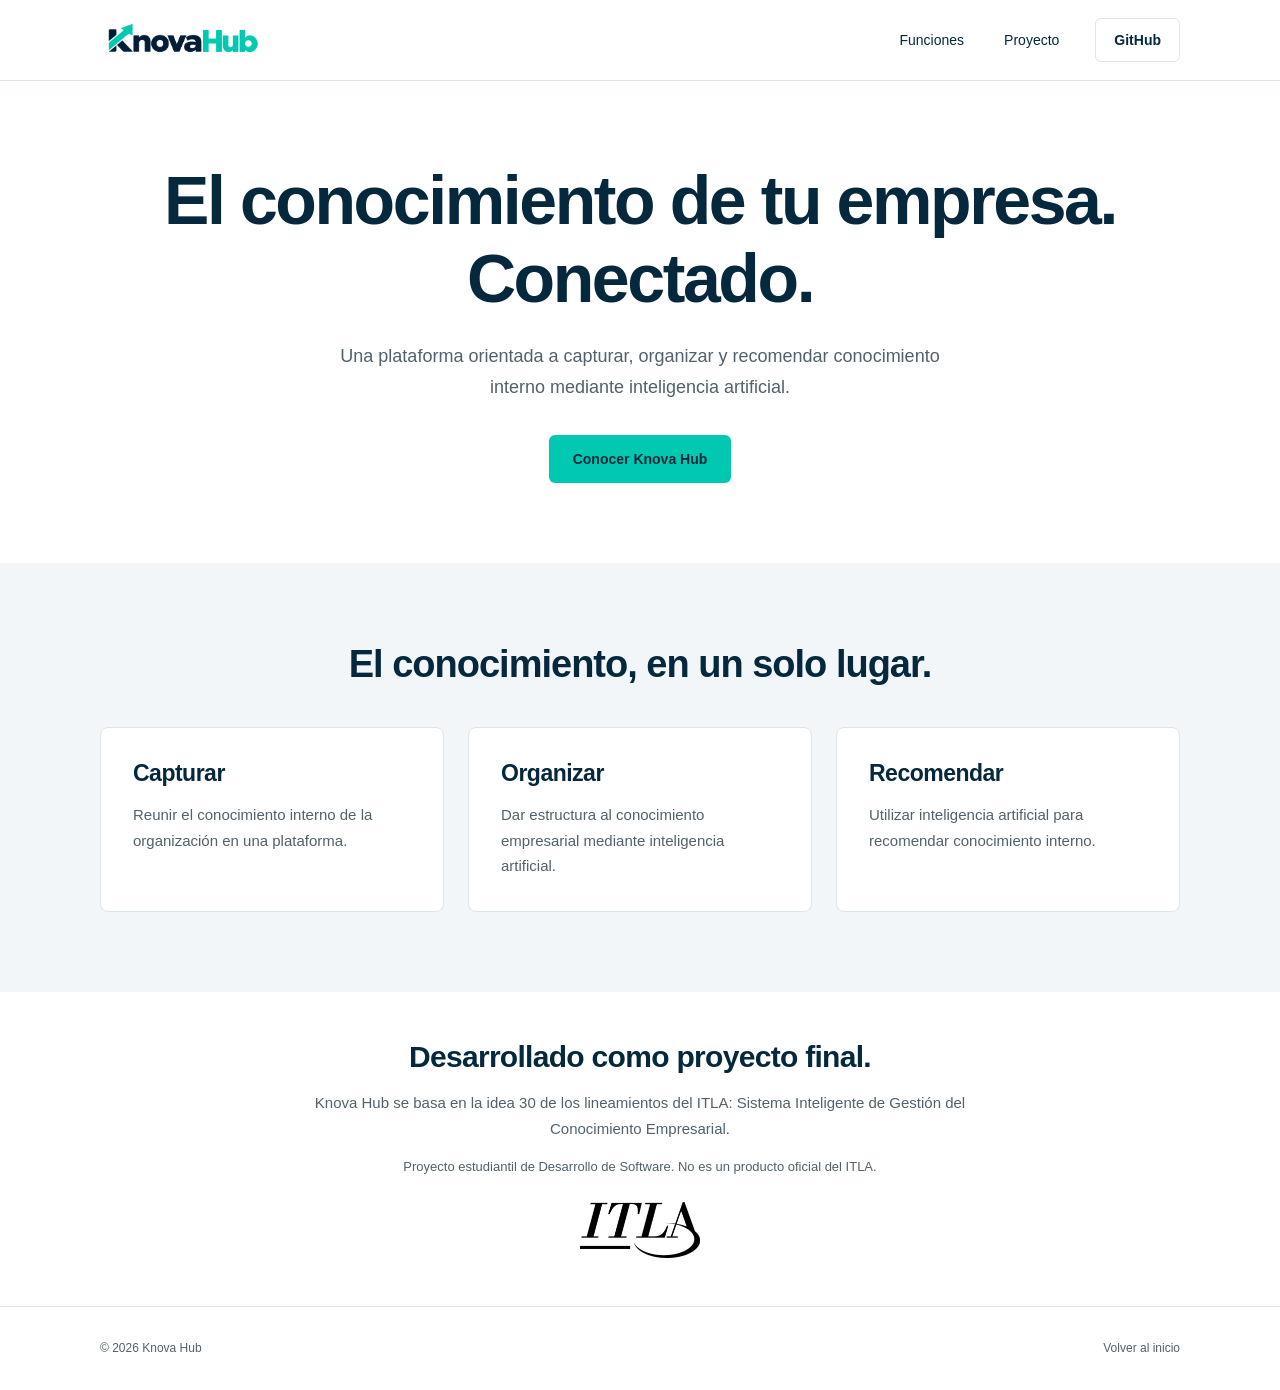
==== Client-Js/home/index.html @ 3838913a "feat(client-js): restructure frontend modules and fix asset paths" ====
<!DOCTYPE html>
<html lang="es">

<head>
    <meta charset="UTF-8">
    <meta name="viewport" content="width=device-width, initial-scale=1.0">

    <meta name="description"
        content="Knova Hub: gestión del conocimiento empresarial con inteligencia artificial. Proyecto Final de Desarrollo de Software del ITLA.">

    <title>Knova Hub — Conocimiento conectado</title>


    <link rel="stylesheet" href="./css/styles.css">
    <script src="./js/script.js" defer></script>
</head>

<body>
    <a class="skip-link" href="#contenido">Saltar al contenido</a>

    <!-- Navegación principal -->
    <header class="site-header">
        <nav class="container navigation" aria-label="Navegación principal">
            <a class="brand" href="#inicio" aria-label="Knova Hub — Inicio">
                <img src="../assets/logo.png" alt="Knova Hub" width="180" height="72">
            </a>

            <div class="navigation-links">
                <a href="#funciones">Funciones</a>
                <a href="#proyecto">Proyecto</a>
                <a href="https://github.com/emaaadev/knova_hub">
                    GitHub
                </a>
            </div>
        </nav>
    </header>

    <main id="contenido">
        <!-- Presentación -->
        <section class="hero" id="inicio" aria-labelledby="hero-title">
            <div class="container">
                <h1 id="hero-title">
                    El conocimiento de tu empresa.
                    <span>Conectado.</span>
                </h1>

                <p class="hero-description">
                    Una plataforma orientada a capturar, organizar y
                    recomendar conocimiento interno mediante
                    inteligencia artificial.
                </p>

                <a class="button" href="#funciones">
                    Conocer Knova Hub
                </a>
            </div>
        </section>

        <!-- Funciones centrales -->
        <section class="features" id="funciones" aria-labelledby="features-title">
            <div class="container">
                <h2 id="features-title">
                    El conocimiento, en un solo lugar.
                </h2>

                <div class="feature-list">
                    <article class="feature">
                        <h3>Capturar</h3>
                        <p>
                            Reunir el conocimiento interno de la
                            organización en una plataforma.
                        </p>
                    </article>

                    <article class="feature">
                        <h3>Organizar</h3>
                        <p>
                            Dar estructura al conocimiento empresarial
                            mediante inteligencia artificial.
                        </p>
                    </article>

                    <article class="feature">
                        <h3>Recomendar</h3>
                        <p>
                            Utilizar inteligencia artificial para
                            recomendar conocimiento interno.
                        </p>
                    </article>
                </div>
            </div>
        </section>

        <!-- Contexto académico -->
        <section class="project" id="proyecto" aria-labelledby="project-title">
            <div class="container project-content">
                <h2 id="project-title">
                    Desarrollado como proyecto final.
                </h2>

                <p class="project-description">
                    Knova Hub se basa en la idea 30 de los lineamientos
                    del ITLA: Sistema Inteligente de Gestión del
                    Conocimiento Empresarial.
                </p>

                <p class="project-note">
                    Proyecto estudiantil de Desarrollo de Software.
                    No es un producto oficial del ITLA.
                </p>

                <a class="institution-logo" href="https://itla.edu.do/" aria-label="Visitar el sitio oficial del ITLA">
                    <img src="../assets/itla-logo.png" alt="Instituto Tecnológico de Las Américas" width="130" height="61"
                        loading="lazy">
                </a>
            </div>
        </section>
    </main>

    <!-- Footer -->
    <footer class="site-footer">
        <div class="container footer-content">
            <p>© <span id="current-year">2026</span> Knova Hub</p>
            <a href="#inicio">Volver al inicio</a>
        </div>
    </footer>
</body>

</html>
---- Client-Js/home/css/styles.css ----
/* =========================
   01. COLORES Y BASE
========================= */

:root {
    --white: #ffffff;
    --section-background: #f3f6f8;
    --heading: #06283d;
    --text: #52616b;
    --border: #dee6ea;
    --brand: #01c8b0;
    --brand-hover: #00b49e;
    --focus: #007f70;
}

* {
    box-sizing: border-box;
}

html {
    scroll-behavior: smooth;
    scroll-padding-top: 100px;
}

body {
    margin: 0;
    background: var(--white);
    color: var(--text);
    font-family: -apple-system, BlinkMacSystemFont, "Segoe UI", Arial, sans-serif;
    line-height: 1.6;
}

h1,
h2,
h3,
p {
    margin: 0;
}

h1,
h2,
h3 {
    color: var(--heading);
    font-weight: 700;
    line-height: 1.15;
}

a {
    color: inherit;
    text-decoration: none;
}

a:hover {
    text-decoration: underline;
    text-underline-offset: 4px;
}

a:focus-visible {
    outline: 3px solid var(--focus);
    outline-offset: 4px;
}

img {
    display: block;
    max-width: 100%;
    height: auto;
}

.container {
    width: min(1080px, calc(100% - 48px));
    margin-inline: auto;
}

/* Acceso al contenido mediante teclado. */
.skip-link {
    position: fixed;
    top: -100px;
    left: 20px;
    z-index: 200;
    padding: 12px 16px;
    background: var(--heading);
    color: var(--white);
    border-radius: 5px;
}

.skip-link:focus {
    top: 12px;
}


/* =========================
   02. NAVEGACIÓN
========================= */

.site-header {
    position: sticky;
    top: 0;
    z-index: 100;
    background: var(--white);
    border-bottom: 1px solid var(--border);
}

.navigation {
    display: flex;
    align-items: center;
    justify-content: space-between;
    min-height: 80px;
    gap: 24px;
}

.brand {
    display: block;
    flex-shrink: 0;
}

.brand img {
    width: 165px;
}

.navigation-links {
    display: flex;
    align-items: center;
    gap: 8px;
    color: var(--heading);
    font-size: 14px;
    font-weight: 500;
}

.navigation-links a {
    display: inline-flex;
    align-items: center;
    justify-content: center;
    min-height: 44px;
    padding: 10px 16px;
    border-radius: 6px;
    transition: background-color 0.2s ease;
}

.navigation-links a:hover {
    background: var(--section-background);
    text-decoration: none;
}

/* Destacar GitHub sin añadir clases al HTML actual. */
.navigation-links a[href="https://github.com/emaaadev/knova_hub"] {
    margin-left: 12px;
    padding: 9px 18px;
    border: 1px solid var(--border);
    font-weight: 600;
}


/* =========================
   03. PRESENTACIÓN
========================= */

.hero {
    padding-block: 80px;
    text-align: center;
}

.hero h1 {
    max-width: 960px;
    margin-inline: auto;
    font-size: clamp(38px, 5.6vw, 68px);
    letter-spacing: -2.4px;
}

.hero h1 span {
    display: block;
}

.hero-description {
    max-width: 600px;
    margin: 24px auto 32px;
    font-size: 18px;
    line-height: 1.7;
}

.button {
    display: inline-block;
    padding: 13px 24px;
    background: var(--brand);
    color: var(--heading);
    border-radius: 6px;
    font-size: 14px;
    font-weight: 600;
    transition: background-color 0.2s ease;
}

.button:hover {
    background: var(--brand-hover);
    text-decoration: none;
}


/* =========================
   04. FUNCIONES Y TARJETAS
========================= */

.features {
    padding-block: 80px;
    background: var(--section-background);
}

.features h2 {
    max-width: 680px;
    margin-inline: auto;
    text-align: center;
    font-size: clamp(28px, 3.2vw, 38px);
    letter-spacing: -1px;
}

.feature-list {
    display: grid;
    grid-template-columns: repeat(3, minmax(0, 1fr));
    gap: 24px;
    margin-top: 40px;
}

.feature {
    padding: 32px;
    background: var(--white);
    border: 1px solid var(--border);
    border-radius: 8px;
    transition:
        transform 0.2s ease,
        box-shadow 0.2s ease;
}

.feature h3 {
    margin-bottom: 16px;
    font-size: 23px;
    letter-spacing: -0.5px;
}

.feature p {
    font-size: 15px;
    line-height: 1.7;
}

@media (hover: hover) and (pointer: fine) {
    .feature:hover {
        transform: translateY(-3px);
        box-shadow: 0 8px 20px rgb(6 40 61 / 7%);
    }
}

/* Aparición activada desde JavaScript. */
@keyframes reveal-card {
    from {
        opacity: 0;
        transform: translateY(16px);
    }

    to {
        opacity: 1;
        transform: translateY(0);
    }
}

.feature.is-revealing {
    animation: reveal-card 500ms ease both;
}

.feature.is-revealing:nth-child(2) {
    animation-delay: 100ms;
}

.feature.is-revealing:nth-child(3) {
    animation-delay: 200ms;
}


/* =========================
   05. PROYECTO ACADÉMICO
========================= */

.project {
    padding-block: 48px;
    text-align: center;
}

.project-content {
    max-width: 720px;
}

.project h2 {
    margin-bottom: 16px;
    font-size: clamp(24px, 2.8vw, 30px);
    letter-spacing: -0.7px;
}

.project-description {
    font-size: 15px;
    line-height: 1.7;
}

.project-note {
    margin-top: 16px;
    font-size: 13px;
}

.institution-logo {
    display: block;
    width: fit-content;
    margin: 24px auto 0;
}

.institution-logo img {
    width: 120px;

    /* Hace legible el PNG blanco actual sobre el fondo claro. */
    filter: brightness(0);
}


/* =========================
   06. FOOTER
========================= */

.site-footer {
    border-top: 1px solid var(--border);
}

.footer-content {
    display: flex;
    align-items: center;
    justify-content: space-between;
    gap: 24px;
    padding-block: 24px;
    font-size: 12px;
}

.footer-content a {
    padding-block: 8px;
}


/* =========================
   07. TABLET Y MÓVIL
========================= */

@media (max-width: 760px) {
    .feature-list {
        grid-template-columns: 1fr;
        max-width: 540px;
        margin-inline: auto;
        gap: 16px;
    }

    .hero,
    .features {
        padding-block: 64px;
    }
}

@media (max-width: 540px) {
    html {
        scroll-padding-top: 150px;
    }

    .container {
        width: calc(100% - 40px);
    }

    .navigation {
        flex-direction: column;
        justify-content: center;
        gap: 0;
        padding-block: 6px 12px;
    }

    .brand img {
        width: 140px;
    }

    .navigation-links {
        justify-content: center;
        flex-wrap: wrap;
        gap: 4px;
        font-size: 13px;
    }

    .navigation-links a {
        padding-inline: 12px;
    }

    .navigation-links a[href="https://github.com/emaaadev/knova_hub"] {
        margin-left: 4px;
        padding-inline: 14px;
    }

    .hero,
    .features {
        padding-block: 48px;
    }

    .hero h1 {
        font-size: clamp(34px, 9vw, 46px);
        letter-spacing: -1.4px;
    }

    .hero-description {
        margin-block: 24px;
        font-size: 16px;
    }

    .feature-list {
        margin-top: 32px;
    }

    .feature {
        padding: 24px;
    }

    .feature h3 {
        font-size: 21px;
    }

    .project {
        padding-block: 40px;
    }

    .institution-logo img {
        width: 110px;
    }

    .footer-content {
        flex-wrap: wrap;
        gap: 12px;
    }
}


/* =========================
   08. MOVIMIENTO REDUCIDO
========================= */

@media (prefers-reduced-motion: reduce) {
    html {
        scroll-behavior: auto;
    }

    .feature,
    .button,
    .navigation-links a {
        transition: none;
    }

    .feature:hover {
        transform: none;
    }

    .feature.is-revealing {
        animation: none;
    }
}
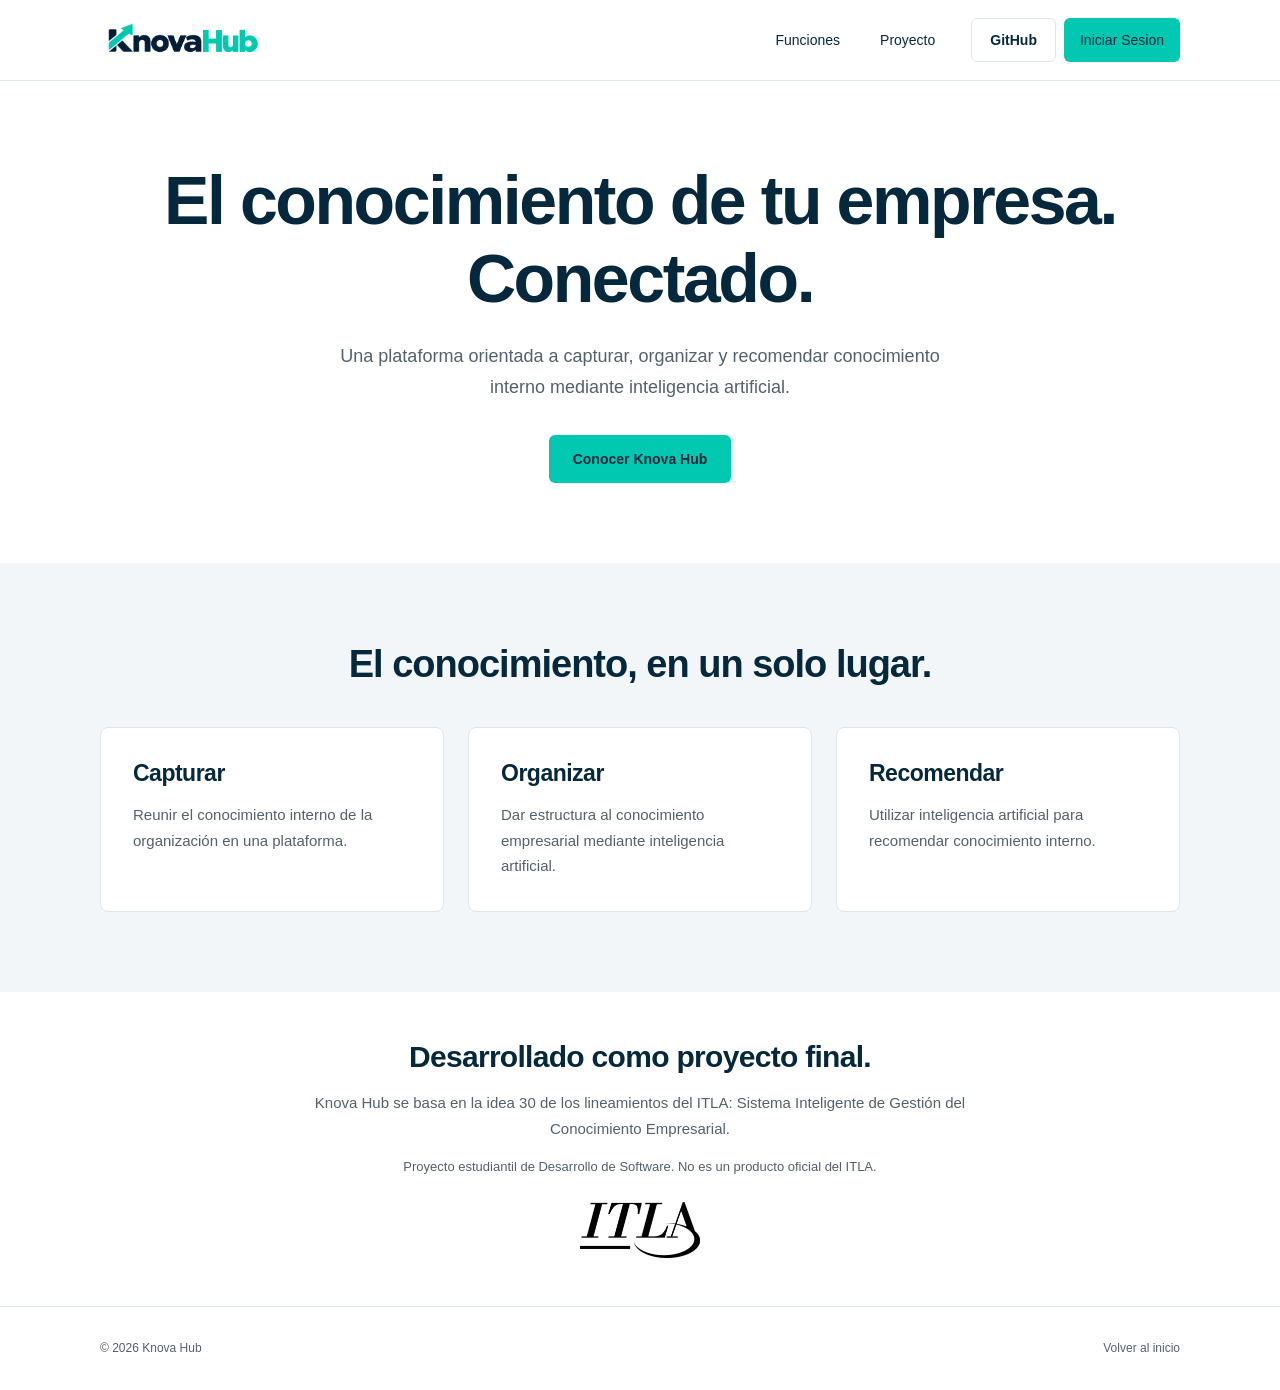
==== commit c72fa38c: "feat: update navigation and add authentication button functionality" ====
--- a/Client-Js/home/index.html
+++ b/Client-Js/home/index.html
@@ -30,6 +30,9 @@
                 <a href="#proyecto">Proyecto</a>
                 <a href="https://github.com/emaaadev/knova_hub">
                     GitHub
+                </a>
+                <a href="../auth/login.html" id="authNavButton">
+                    Iniciar Sesion
                 </a>
             </div>
         </nav>
--- a/Client-Js/home/css/styles.css
+++ b/Client-Js/home/css/styles.css
@@ -149,6 +149,15 @@
     font-weight: 600;
 }
 
+.navigation-links #authNavButton {
+    background: var(--brand);
+    color: var(--heading);
+}
+.navigation-links #authNavButton:hover {
+    background: var(--brand-hover);
+    text-decoration: none;
+}
+
 
 /* =========================
    03. PRESENTACIÓN
